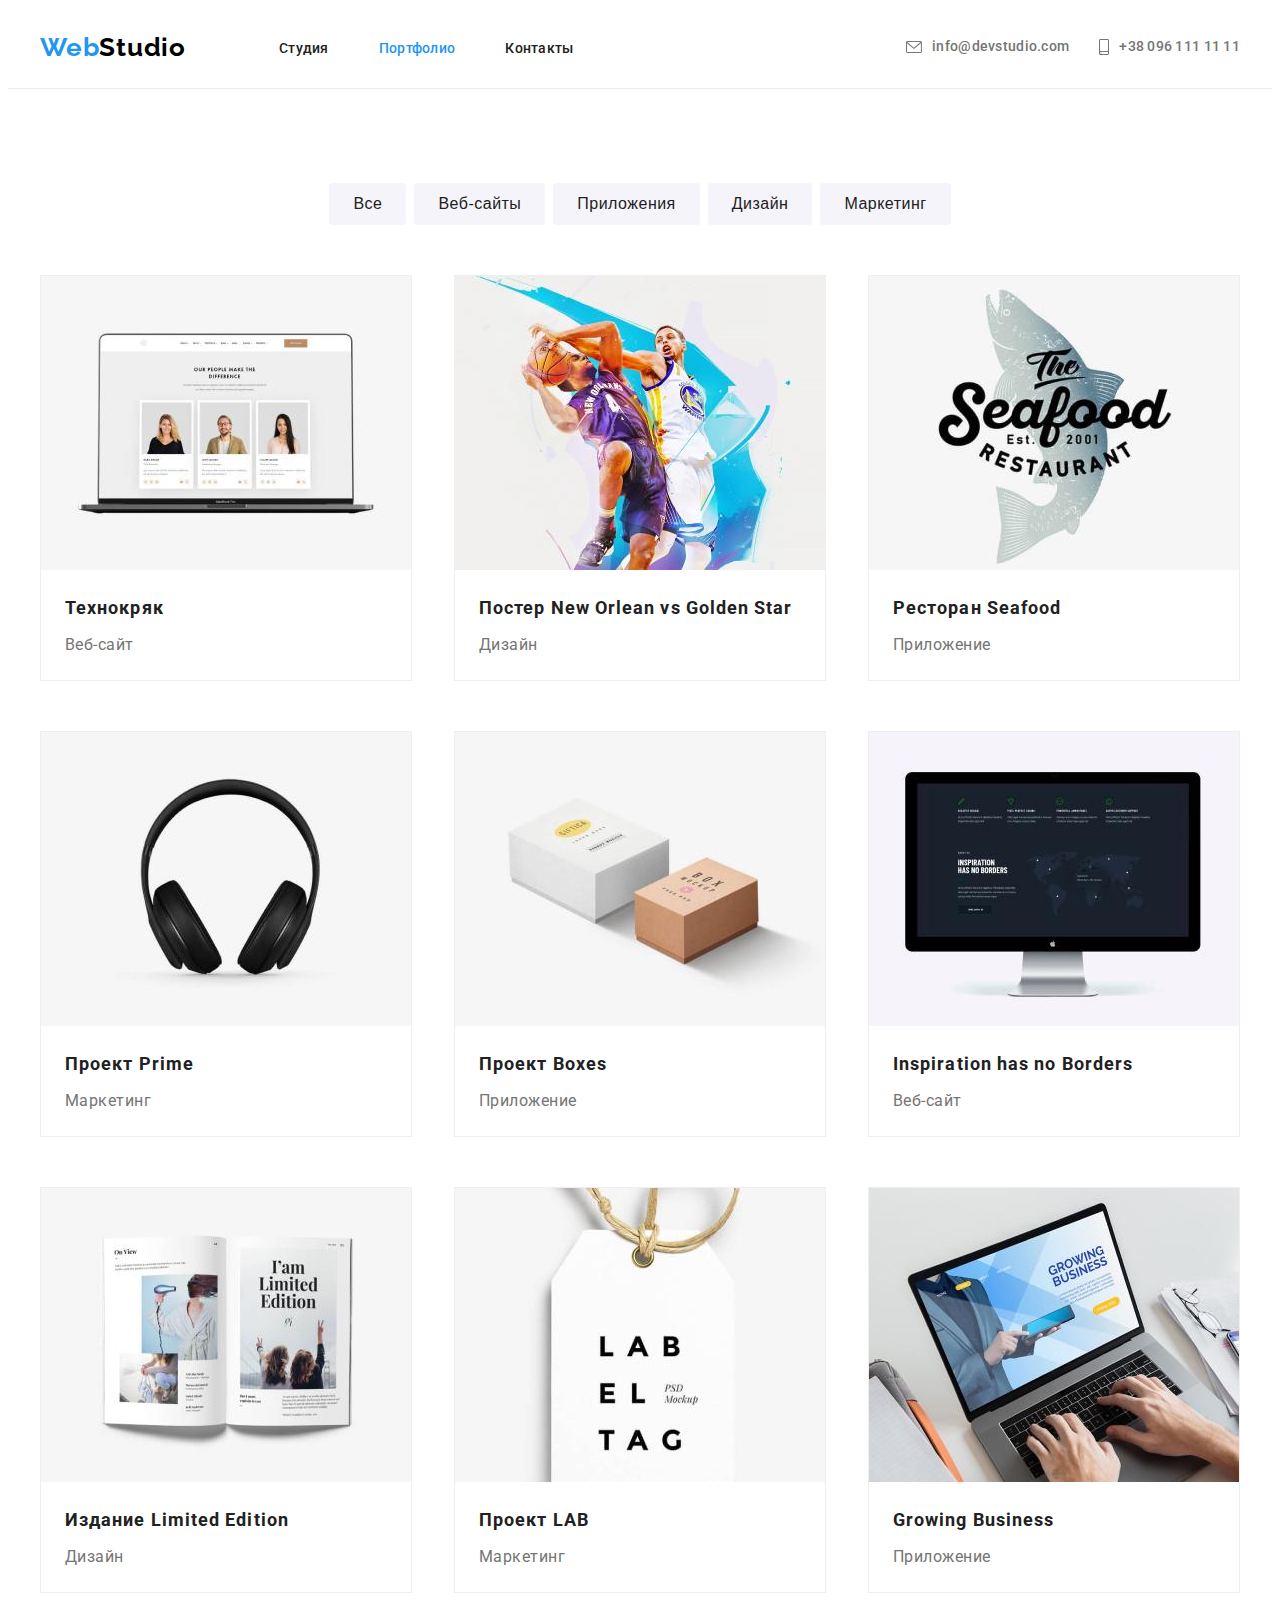
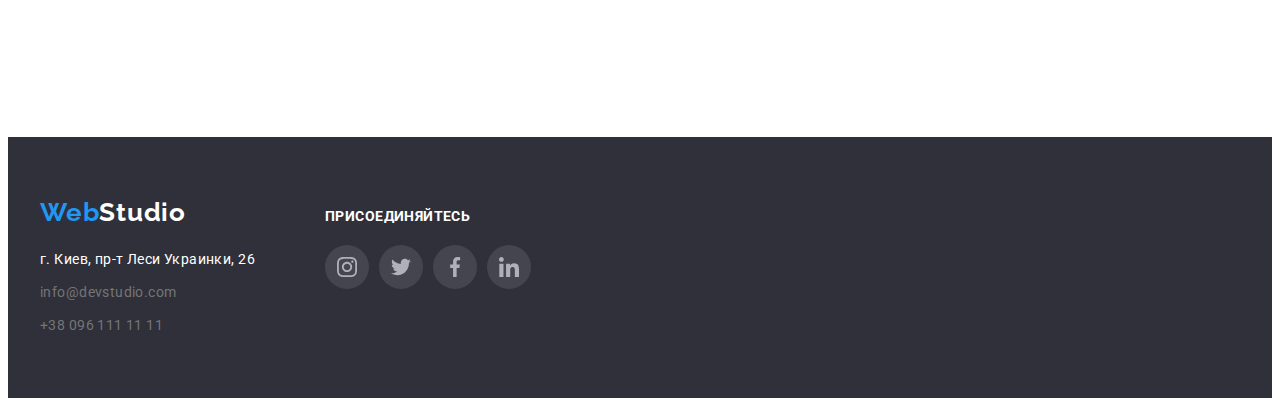
==== portfolio.html @ 3e3e5cc0 "copy" ====
<!DOCTYPE html>
<html lang="ru">
  <head>
    <meta charset="UTF-8" />
    <meta http-equiv="X-UA-Compatible" content="IE=edge" />
    <meta name="viewport" content="width=device-width, initial-scale=1.0" />
    <title>Document</title>

    <link rel="preconnect" href="https://fonts.googleapis.com" />
    <link rel="preconnect" href="https://fonts.gstatic.com" crossorigin />
    <link
      href="https://fonts.googleapis.com/css2?family=Raleway:wght@700&family=Roboto:wght@400;500;700;900&display=swap"
      rel="stylesheet"
    />
    <link
      rel="stylesheet"
      href="https://cdnjs.cloudflare.com/ajax/libs/modern-normalize/1.1.0/modern-normalize.min.css"
      integrity="sha512-wpPYUAdjBVSE4KJnH1VR1HeZfpl1ub8YT/NKx4PuQ5NmX2tKuGu6U/JRp5y+Y8XG2tV+wKQpNHVUX03MfMFn9Q=="
      crossorigin="anonymous"
      referrerpolicy="no-referrer"
    />
    <link rel="stylesheet" href="./css/style.css" />
  </head>
  <body>
    <header class="header">
      <div class="container">
        <a class="company-name link" href="">
          <span>Web</span><span>Studio</span>
        </a>
        <nav class="nav">
          <ul class="header-list">
            <li class="header-link">
              <a class="header-link-item" href="index.html">Студия</a>
            </li>
            <li class="header-link">
              <a class="header-link-item active" href="portfolio.html"
                >Портфолио</a
              >
            </li>
            <li class="header-link">
              <a class="header-link-item" href="">Контакты</a>
            </li>
          </ul>
        </nav>
        <ul class="header-contact">
          <!-- <li class="svg-list"></li> -->
          <li class="contacts-list">
            <a class="contacts-link" href="info@devstudio.com"
              ><svg class="header-svg" wight="16" height="12">
                <use href="./images/icons.svg#envelope"></use></svg
              >info@devstudio.com</a
            >
          </li>

          <li class="contacts-list">
            <a class="contacts-link" href="tel:++380961111111"
              ><svg class="header-phone-svg" wight="10" height="16">
                <use href="./images/icons.svg#smartphone"></use></svg
              >+38 096 111 11 11</a
            >
          </li>
        </ul>
      </div>
    </header>
    <section class="section">
      <div class="container">
        <h1></h1>

        <ul class="btn-list">
          <li class="button-list">
            <button class="button-item" type="button">Все</button>
          </li>
          <li class="button-list">
            <button class="button-item" type="button">Веб-сайты</button>
          </li>
          <li class="button-list">
            <button class="button-item" type="button">Приложения</button>
          </li>
          <li class="button-list">
            <button class="button-item" type="button">Дизайн</button>
          </li>
          <li class="button-list">
            <button class="button-item" type="button">Маркетинг</button>
          </li>
        </ul>

        <ul class="main-list">
          <li class="list">
            <a href="" class="list-link">
              <img
                src="images/img (21) (1).jpg"
                alt="ноутбук"
                width="370"
                height="294"
              />

              <div class="logo-text">
                <h3 class="logo-name">Технокряк</h3>
                <p class="logo-name-discribe">Веб-сайт</p>
              </div>
            </a>
          </li>
          <li class="list">
            <a href="" class="list-link">
              <img
                src="images/img (12) (1).jpg"
                alt="баскетбол"
                width="370"
                height="294"
              />
              <div class="logo-text">
                <h3 class="logo-name">Постер New Orlean vs Golden Star</h3>
                <p class="logo-name-discribe">Дизайн</p>
              </div>
            </a>
          </li>
          <li class="list">
            <a href="" class="list-link">
              <img
                src="images/img (13) (1).jpg"
                alt="ресторан"
                width="370"
                height="294"
              />
              <div class="logo-text">
                <h3 class="logo-name">Ресторан Seafood</h3>
                <p class="logo-name-discribe">Приложение</p>
              </div>
            </a>
          </li>
          <li class="list">
            <a href="" class="list-link">
              <img
                src="images/img (14) (1).jpg"
                alt="наушники"
                width="370"
                height="294"
              />
              <div class="logo-text">
                <h3 class="logo-name">Проект <span lang="en">Prime</span></h3>
                <p class="logo-name-discribe">Маркетинг</p>
              </div>
            </a>
          </li>
          <li class="list">
            <a href="" class="list-link">
              <img
                src="images/img (15) (1).jpg"
                alt="коробки"
                width="370"
                height="294"
              />
              <div class="logo-text">
                <h3 class="logo-name">Проект Boxes</h3>
                <p class="logo-name-discribe">Приложение</p>
              </div>
            </a>
          </li>
          <li class="list">
            <a href="" class="list-link">
              <img
                src="images/img (16) (1).jpg"
                alt="монитор"
                width="370"
                height="294"
              />
              <div class="logo-text">
                <h3 class="logo-name">Inspiration has no Borders</h3>
                <p class="logo-name-discribe">Веб-сайт</p>
              </div>
            </a>
          </li>
          <li class="list">
            <a href="" class="list-link">
              <img
                src="images/img (17) (1).jpg"
                alt="книга"
                width="370"
                height="294"
              />
              <div class="logo-text">
                <h3 class="logo-name">
                  Издание <span lang="en">Limited Edition</span>
                </h3>
                <p class="logo-name-discribe">Дизайн</p>
              </div>
            </a>
          </li>
          <li class="list">
            <a href="" class="list-link">
              <img
                src="images/img (18) (1).jpg"
                alt="лэйбл"
                width="370"
                height="294"
              />
              <div class="logo-text">
                <h3 class="logo-name">Проект LAB</h3>
                <p class="logo-name-discribe">Маркетинг</p>
              </div>
            </a>
          </li>
          <li class="list">
            <a href="" class="list-link">
              <img
                src="images/img (19) (1).jpg"
                alt="ноутбук"
                width="370"
                height="294"
              />
              <div class="logo-text">
                <h3 class="logo-name" lang="en">Growing Business</h3>
                <p class="logo-name-discribe">Приложение</p>
              </div>
            </a>
          </li>
        </ul>
      </div>
    </section>

    <footer class="footer">
      <div class="container footer-container">
        <div>
          <a lang="en" class="company-name footer-company-name light" href="">
            <span>Web</span><span>Studio</span>
          </a>
          <address class="address-name">
            <ul class="contact-info">
              <li class="address">г. Киев, пр-т Леси Украинки, 26</li>
              <li>
                <a class="footer-contacts" href="info@devstudio.com"
                  >info@devstudio.com</a
                >
              </li>
              <li>
                <a class="footer-contacts" href="tel:++380961111111"
                  >+38 096 111 11 11</a
                >
              </li>
            </ul>
          </address>
        </div>

        <div class="footer-social-networks">
          <h3 class="footer-text">Присоединяйтесь</h3>
          <ul class="footer-social-networks-list">
            <li class="team-social-networks-list">
              <a href="" class="footer-social-link">
                <svg class="team-social-networks-link" width="20" heigth="20">
                  <use href="./images/icons.svg#instagram"></use>
                </svg>
              </a>
            </li>
            <li class="team-social-networks-list">
              <a href="" class="footer-social-link">
                <svg class="team-social-networks-link" width="20" heigth="20">
                  <use href="./images/icons.svg#twitter"></use>
                </svg>
              </a>
            </li>
            <li class="team-social-networks-list">
              <a href="" class="footer-social-link">
                <svg class="team-social-networks-link" width="20" heigth="20">
                  <use href="./images/icons.svg#facebook"></use>
                </svg>
              </a>
            </li>
            <li class="team-social-networks-list">
              <a href="" class="footer-social-link">
                <svg class="team-social-networks-link" width="20" heigth="20">
                  <use href="./images/icons.svg#linkedin"></use>
                </svg>
              </a>
            </li>
          </ul>
        </div>
      </div>
    </footer>
  </body>
</html>
---- css/style.css ----
:root {
  --main-text-color: #212121;
  --second-text-color: #757575;
  --third-text-color: #ffffff;
  --hover-color: #2196f3;
  --background-color: #2f303a;
  --button-list-color: #f5f4fa;
  --studio-name-color: #000000;
  --header-border-color: #ececec;
  --portfolio-back-color: #e5e5e5;
}

body {
  font-family: "Roboto", sans-serif;
}
h1,
h2,
h3,
li,
ul,
p {
  margin: 0;
}

ul {
  padding-inline-start: 0;
}
ul[class] {
  list-style: none;
}
li {
  list-style: none;
}

a {
  text-decoration: none;
}

img {
  display: block;
  max-width: 100%;
  height: auto;
}

.section {
  padding-top: 94px;
  padding-bottom: 94px;
}
.container {
  width: 1200px;
  margin-right: auto;
  margin-left: auto;
  padding: 0 15px;
}

.header {
  padding-top: 24px;
  padding-bottom: 25px;
  display: flex;
  border-bottom: 1px solid var(--header-border-color);
}
.header > .container {
  display: flex;
}
.company-name {
  font-family: Raleway;
  font-weight: 700;
  font-size: 26px;
  line-height: 1.19;
  letter-spacing: 0.03em;
  color: var(--studio-name-color);
  margin-right: 93px;
}
.company-name > span:first-child {
  color: var(--hover-color);
}

.header-contact > li {
  display: flex;
}
.header-list {
  display: flex;
  align-items: center;
  height: 100%;
}
.header-link {
  margin-right: 50px;
}
.header-link:last-child {
  margin-right: 0;
}
.header-link-item {
  font-weight: 500;
  font-size: 14px;
  line-height: 1.14;
  letter-spacing: 0.02em;
  color: var(--main-text-color);
}
.header-link-item.active {
  color: var(--hover-color);
}
.header-link-item:focus,
.header-link-item:hover,
.header-link-item:focus-visible {
  font-weight: 500;
  font-size: 14px;
  line-height: 1.14;
  letter-spacing: 0.02em;
  color: var(--hover-color);
  outline: none;
}

.header-phone-svg {
  width: 10px;
  height: 16px;
  margin-left: 30px;
  fill: #757575;
  margin-right: 10px;
}
.header-svg {
  width: 16px;
  height: 12px;
  fill: #757575;
  margin-right: 10px;
}

/* .svg-list {
  height: 12px;
  width: 16px;
} */

.header-contact {
  display: flex;
  margin-left: auto;
  height: auto;
}

.contacts-link:hover .header-svg,
.contacts-link:focus .header-svg {
  fill: var(--hover-color);
  color: #2196f3;
  
}
.contacts-link:focus-visible {
  outline: none;
}

.contacts-link:hover .header-phone-svg,
.contacts-link:focus .header-phone-svg {
  fill: var(--hover-color);
}

.contacts-link {
  display: flex;
  font-weight: 500;
  font-size: 14px;
  line-height: 1.14;
  letter-spacing: 0.02em;
  color: var(--second-text-color);
  align-items: center;
}
.contacts-link:hover,
.contacts-link:focus {
  color: var(--hover-color);
}

.main-list > li {
  margin-bottom: 50px;
}

.hero {
  font-weight: 900;
  font-size: 44px;
  line-height: 1.36;
  color: var(--third-text-color);
  justify-content: center;
  text-align: center;
  width: 696px;

  margin: 0;
  margin-bottom: 30px;
  text-transform: uppercase;
  letter-spacing: 0.06em;
  margin-left: auto;
  margin-right: auto;
}

.hero-section {
  display: flex;
  background-color: rgba(47, 48, 58, 0.4);
  background-image: linear-gradient(
      rgba(47, 48, 58, 0.4),
      rgba(47, 48, 58, 0.4)
    ),
    url(../images/Img-logo.jpg);

  background-repeat: no-repeat;
  background-size: cover;
  background-position: center;
  max-width: 1600px;

  justify-content: center;
  align-items: center;

  margin-left: auto;
  margin-right: auto;
  height: 600px;

  /* margin-bottom: 94px; */
}

.hero-button {
  background-color: var(--hover-color);
  color: var(--third-text-color);
  cursor: pointer;
  width: 200px;
  height: 50px;
  border-radius: 4px;
  font-weight: 700;
  font-size: 16px;
  line-height: 1.87;
  letter-spacing: 0.06em;
  box-shadow: 0px 4px 4px rgba(0, 0, 0, 0.15);
  border-radius: 4px;
  border-color: transparent;
  display: block;
  margin-left: auto;
  margin-right: auto;
}
.hero-button:focus-visible{
  outline: none;
}
.text-icon {
  display: flex;
  align-items: center;
  justify-content: center;
  width: 270px;
  height: 120px;
  background: #f5f4fa;
  border-radius: 4px;
  margin-bottom: 30px;
  border: transparent;
}
.icon-link {
  height: 70px;
  width: 70px;
}
.text-list {
  display: flex;
  justify-content: space-between;
}
.text-item {
  width: 270px;
}

.title-item {
  font-weight: 700;
  font-size: 14px;
  line-height: 1.14;
  letter-spacing: 0.03em;
  text-transform: uppercase;
  color: var(--main-text-color);
  margin-top: 0;
  margin-bottom: 10px;
}
.item {
  font-size: 14px;
  line-height: 1.71;
  letter-spacing: 0.03em;
  color: var(--second-text-color);
  margin: 0;
}
.about-section {
  padding-top: 0;
}
.image-list {
  display: flex;
  justify-content: space-between;
}

.about-section-text {
  font-weight: 700;
  font-size: 36px;
  line-height: 1.17;
  text-align: center;
  color: var(--main-text-color);
  margin: 0;
  margin-bottom: 50px;
}
.team-section {
  background-color: var(--button-list-color);
}
.team-social-networks {
  display: flex;
  justify-content: center;
}

.team-social-networks-list {
  margin-right: 10px;
  width: 44px;
  height: 44px;
}
.social-link {
  align-items: center;
  justify-content: center;
  display: flex;
  align-items: center;
  width: 44px;
  height: 44px;
  border-radius: 50%;
}
.social-link:hover,
.social-link:focus,
.social-link:focus-visible {
  background-color: var(--hover-color);
  outline: none;
}
.social-link:hover .team-social-networks-link,
.social-link:focus .team-social-networks-link {
  fill: var(--third-text-color);
}

.footer-social-link {
  align-items: center;
  justify-content: center;
  display: flex;
  align-items: center;
  width: 100%;
  height: 100%;
  border-radius: 50%;
  background: rgba(255, 255, 255, 0.1);
}
.footer-social-link:hover,
.footer-social-link:focus {
  background-color: var(--hover-color);
  border-color: #2196f3;
  outline: none;
}

.footer-social-link:hover .team-social-networks-link,
.footer-social-link:focus .team-social-networks-link {
  fill: var(--third-text-color);
}
.team-social-networks-link {
  height: 20px;
  fill: #afb1b8;
}

.team-social-networks-list:last-child {
  margin-right: 0;
}

.team-text {
  font-weight: 700;
  font-size: 36px;
  line-height: 1.17;
  text-align: center;
  letter-spacing: 0.03em;
  color: var(--main-text-color);
  margin: 0;
  margin-bottom: 50px;
}

.foto-items {
  display: flex;
  justify-content: space-between;
}
.foto-items > li {
  box-shadow: 0px 1px 3px rgba(0, 0, 0, 0.12), 0px 1px 1px rgba(0, 0, 0, 0.14),
    0px 2px 1px rgba(0, 0, 0, 0.2);
  border-radius: 0px 0px 4px 4px;
  background: var(--third-text-color);
}
.team {
  padding-top: 30px;
  padding-bottom: 30px;
}
.team-workers-name {
  font-weight: 500;
  font-size: 16px;
  line-height: 1.19;
  color: var(--main-text-color);
  text-align: center;
  letter-spacing: 0.03em;
  margin: 0;
  margin-bottom: 10px;
}
.team-workers-job {
  font-size: 16px;
  line-height: 1.17;
  color: var(--second-text-color);
  text-align: center;
  letter-spacing: 0.03em;

  margin-bottom: 16px;
}

.clients-list {
  display: flex;
  justify-content: space-between;
}
.clients {
  width: 170px;
  height: 92px;
}

.clients-link {
  display: flex;
  align-items: center;
  justify-content: center;
  width: 100%;
  height: 100%;
  border: 1px solid #afb1b8;
  border-radius: 4px;
}
.clients-link:hover,
.clients-link:focus,
.clients-link:focus-visible {
  background-color: #ffffff;
  border: 1px solid var(--hover-color);
  outline: none;
}

.clients-link:hover .clients-icon,
.clients-link:focus .clients-icon {
  fill: #2196f3;
}

.footer-company-name {
  margin-right: 0;
}
.footer {
  background-color: var(--background-color);

  padding-top: 60px;
  padding-bottom: 60px;
}
.footer-social-networks {
  margin-left: 70px;
}

.footer-text {
  font-weight: 700;
  font-size: 14px;
  line-height: 1.3;
  letter-spacing: 0.03em;
  text-transform: uppercase;
  color: var(--third-text-color);
  margin-bottom: 20px;
}

.footer-container {
  display: flex;
  align-items: baseline;
}

.footer-social-networks-list {
  display: flex;
}
.clients-icon {
  width: 106px;
  height: 60px;
  fill: #afb1b8;
}

.company-name.light {
  color: var(--third-text-color);
}

.address {
  font-size: 14px;
  line-height: 1.71;
  letter-spacing: 0.03em;
  color: var(--third-text-color);
}

.footer-contacts {
  font-size: 14px;
  line-height: 1.71;
  letter-spacing: 0.03em;
  color: var(--second-text-color);
}
.footer-contacts:hover,
.footer-contacts:focus,
.footer-contacts:focus-visible {
  color: var(--hover-color);
  outline: none;
}
.address-name {
  font-style: inherit;
  margin-top: 20px;
}
.contact-info > li {
  margin-bottom: 9px;
}
.contact-info > li:last-child {
  margin-bottom: 0;
}

.button-item {
  font-weight: 500;
  font-size: 16px;
  line-height: 1.62;
  text-align: center;
  letter-spacing: 0.03em;
  color: var(--main-text-color);
  background-color: var(--button-list-color);
  border-radius: 4px;
  border-color: transparent;
  padding: 6px 22px;
  cursor: pointer;
  min-width: 73px;
}
.button-list {
  margin-right: 8px;
}
.button-list:last-child {
  margin-right: 0;
}
.btn-list {
  display: flex;
  justify-content: center;
  margin-bottom: 50px;
}
.button-item:hover,
.button-item:focus,
.button-item:focus-visible {
  font-weight: 500;
  font-size: 16px;
  line-height: 1.6;
  text-align: center;
  letter-spacing: 0.03em;
  color: var(--third-text-color);
  background: var(--hover-color);
  box-shadow: 0px 3px 1px rgba(0, 0, 0, 0.1), 0px 1px 2px rgba(0, 0, 0, 0.08),
    0px 2px 2px rgba(0, 0, 0, 0.12);
  border-radius: 4px;
  outline: none;
}

/* .main-list {
  display: grid;
  grid-template-columns: 1fr 1fr 1fr;
  grid-row: 30px;
  grid-template: 30px;
} */
.list {
  border: 1px solid #eeeeee;
  width: 370px;
  height: 404px;
  display: flex;
}

.list-link {
  height: 100%;
  width: 100%;
}

.list-link:hover,
.list-link:focus,
.list-link:focus-visible {
  cursor: pointer;
  box-shadow: 0px 1px 1px rgba(0, 0, 0, 0.12), 0px 4px 4px rgba(0, 0, 0, 0.06),
    1px 4px 6px rgba(0, 0, 0, 0.16);
    outline: none;
}

.main-list {
  display: flex;
  flex-wrap: wrap;
  justify-content: space-between;
  /* display: grid;
  grid-template-columns: 1fr 1fr 1fr;
  grid-template-rows: 1fr 1fr 1fr;
  gap: 30px; */
}
.logo-text {
  padding: 20px 24px;
}
.logo-name {
  font-weight: 700;
  font-size: 18px;
  line-height: 2;
  letter-spacing: 0.06em;
  color: var(--main-text-color);
  margin-bottom: 4px;
}
.logo-name-discribe {
  font-size: 16px;
  line-height: 1.87;
  letter-spacing: 0.03em;
  color: var(--second-text-color);
}
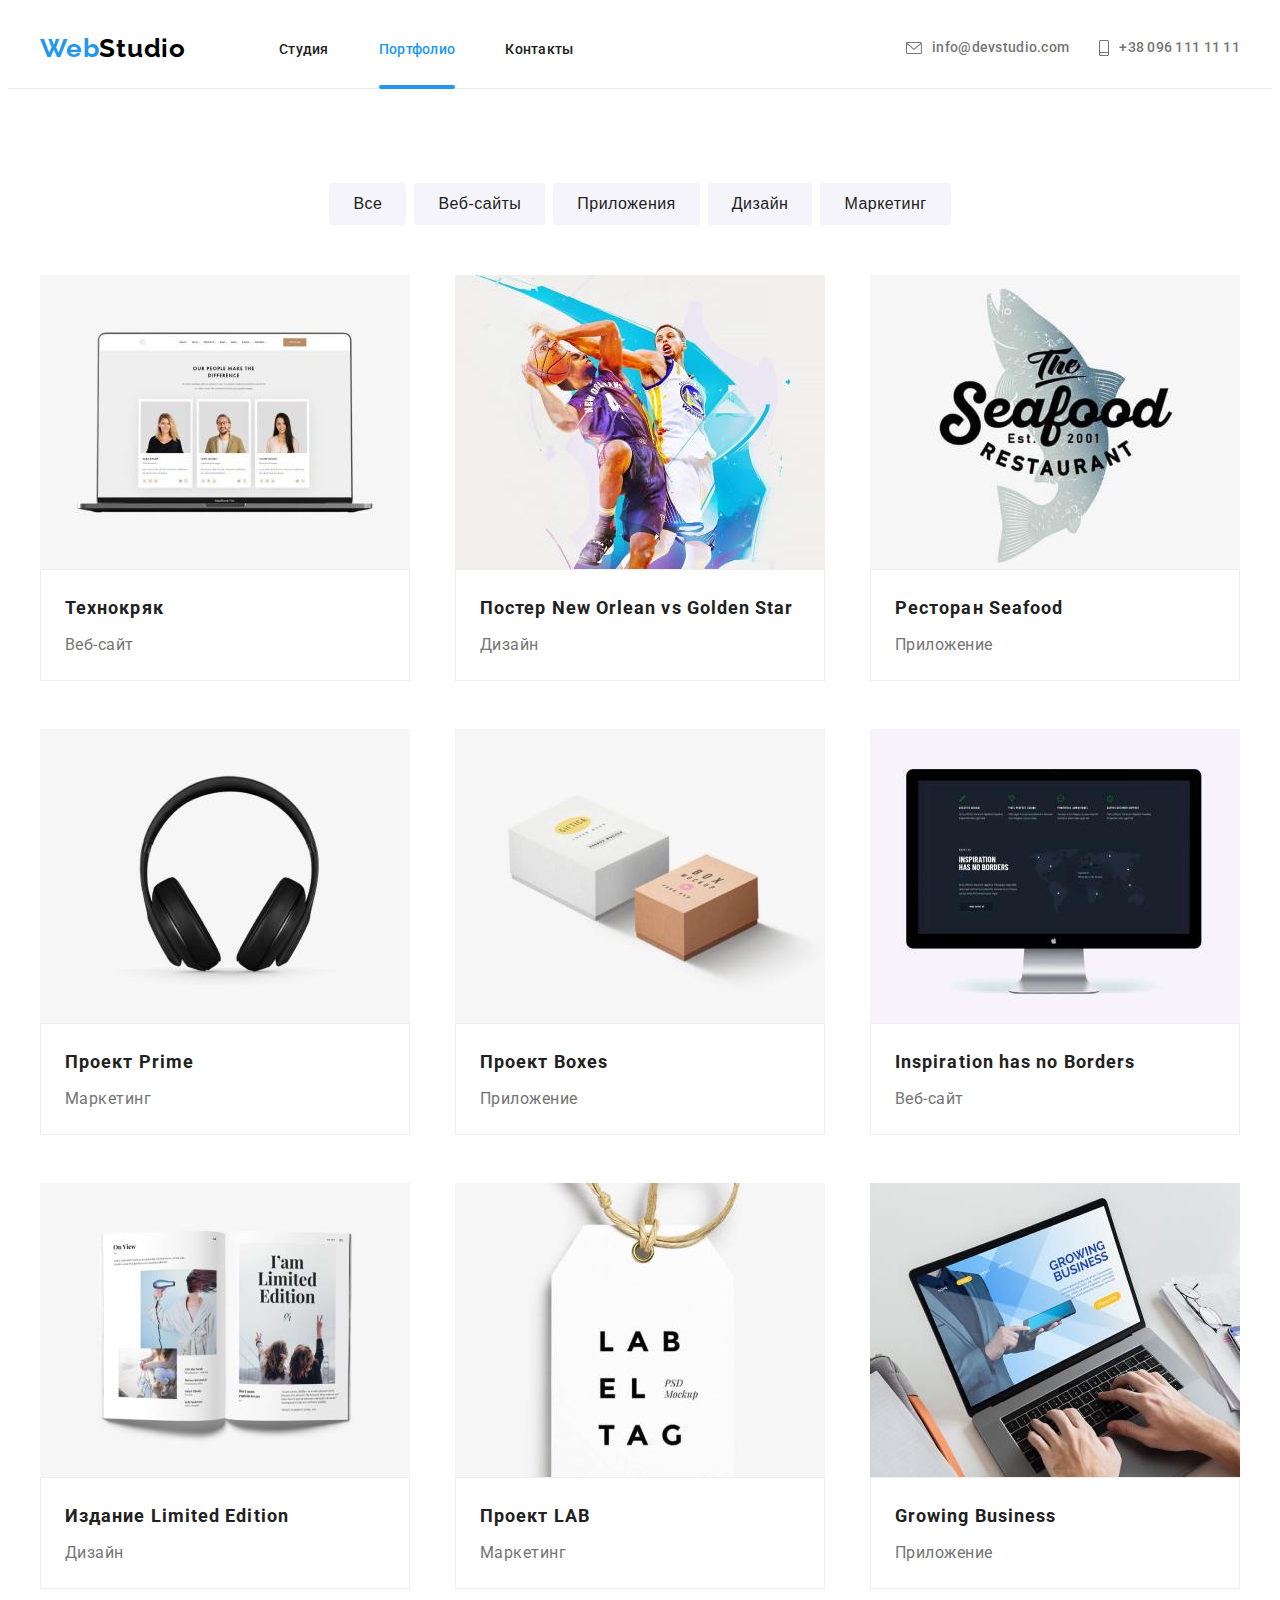
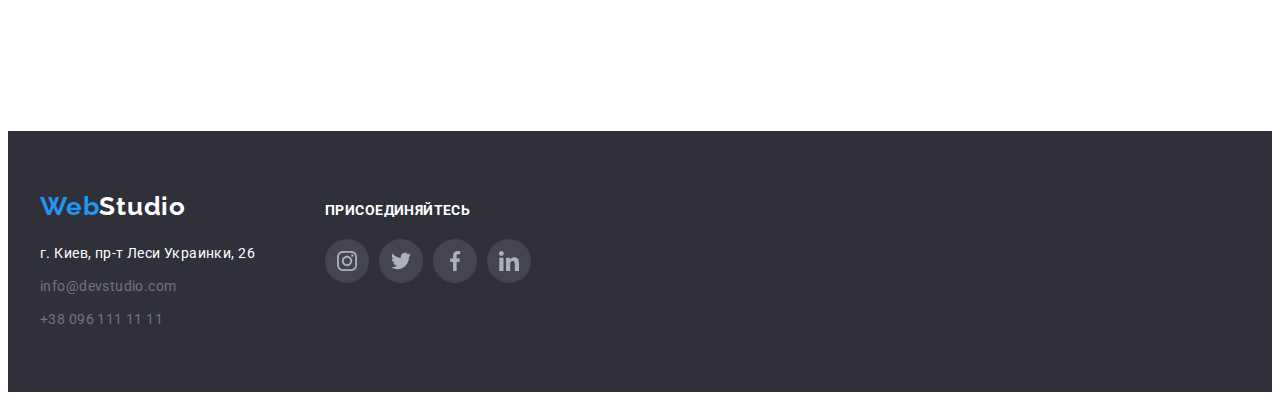
==== commit 92a63f52: "1" ====
--- a/portfolio.html
+++ b/portfolio.html
@@ -86,28 +86,38 @@
 
         <ul class="main-list">
           <li class="list">
-            <a href="" class="list-link">
-              <img
+           
+            <a href="" class="list-link">
+               <div class="main-list-text">
+              <img class="main-list-img"
                 src="images/img (21) (1).jpg"
                 alt="ноутбук"
                 width="370"
                 height="294"
               />
+              <p class="main-list-paragraph">Технокряк это современная площадка распространения коронавируса. Компании используют эту платформу для цифрового шпионажа и атак на защищённые сервера конкурентов.
+              </p>
+              </div>
 
               <div class="logo-text">
                 <h3 class="logo-name">Технокряк</h3>
                 <p class="logo-name-discribe">Веб-сайт</p>
               </div>
             </a>
-          </li>
-          <li class="list">
-            <a href="" class="list-link">
+            
+          </li>
+          <li class="list">
+            <a href="" class="list-link">
+              <div class="main-list-text">
               <img
                 src="images/img (12) (1).jpg"
                 alt="баскетбол"
                 width="370"
                 height="294"
               />
+               <p class="main-list-paragraph">Технокряк это современная площадка распространения коронавируса. Компании используют эту платформу для цифрового шпионажа и атак на защищённые сервера конкурентов.
+              </p>
+              </div>
               <div class="logo-text">
                 <h3 class="logo-name">Постер New Orlean vs Golden Star</h3>
                 <p class="logo-name-discribe">Дизайн</p>
@@ -116,12 +126,16 @@
           </li>
           <li class="list">
             <a href="" class="list-link">
+              <div class="main-list-text">
               <img
                 src="images/img (13) (1).jpg"
                 alt="ресторан"
                 width="370"
                 height="294"
               />
+               <p class="main-list-paragraph">Технокряк это современная площадка распространения коронавируса. Компании используют эту платформу для цифрового шпионажа и атак на защищённые сервера конкурентов.
+              </p>
+              </div>
               <div class="logo-text">
                 <h3 class="logo-name">Ресторан Seafood</h3>
                 <p class="logo-name-discribe">Приложение</p>
@@ -130,12 +144,16 @@
           </li>
           <li class="list">
             <a href="" class="list-link">
+              <div class="main-list-text">
               <img
                 src="images/img (14) (1).jpg"
                 alt="наушники"
                 width="370"
                 height="294"
               />
+               <p class="main-list-paragraph">Технокряк это современная площадка распространения коронавируса. Компании используют эту платформу для цифрового шпионажа и атак на защищённые сервера конкурентов.
+              </p>
+              </div>
               <div class="logo-text">
                 <h3 class="logo-name">Проект <span lang="en">Prime</span></h3>
                 <p class="logo-name-discribe">Маркетинг</p>
@@ -144,12 +162,16 @@
           </li>
           <li class="list">
             <a href="" class="list-link">
+              <div class="main-list-text">
               <img
                 src="images/img (15) (1).jpg"
                 alt="коробки"
                 width="370"
                 height="294"
               />
+               <p class="main-list-paragraph">Технокряк это современная площадка распространения коронавируса. Компании используют эту платформу для цифрового шпионажа и атак на защищённые сервера конкурентов.
+              </p>
+              </div>
               <div class="logo-text">
                 <h3 class="logo-name">Проект Boxes</h3>
                 <p class="logo-name-discribe">Приложение</p>
@@ -158,12 +180,16 @@
           </li>
           <li class="list">
             <a href="" class="list-link">
+              <div class="main-list-text">
               <img
                 src="images/img (16) (1).jpg"
                 alt="монитор"
                 width="370"
                 height="294"
               />
+               <p class="main-list-paragraph">Технокряк это современная площадка распространения коронавируса. Компании используют эту платформу для цифрового шпионажа и атак на защищённые сервера конкурентов.
+              </p>
+              </div>
               <div class="logo-text">
                 <h3 class="logo-name">Inspiration has no Borders</h3>
                 <p class="logo-name-discribe">Веб-сайт</p>
@@ -172,12 +198,16 @@
           </li>
           <li class="list">
             <a href="" class="list-link">
+              <div class="main-list-text">
               <img
                 src="images/img (17) (1).jpg"
                 alt="книга"
                 width="370"
                 height="294"
               />
+               <p class="main-list-paragraph">Технокряк это современная площадка распространения коронавируса. Компании используют эту платформу для цифрового шпионажа и атак на защищённые сервера конкурентов.
+              </p>
+              </div>
               <div class="logo-text">
                 <h3 class="logo-name">
                   Издание <span lang="en">Limited Edition</span>
@@ -188,12 +218,16 @@
           </li>
           <li class="list">
             <a href="" class="list-link">
+              <div class="main-list-text">
               <img
                 src="images/img (18) (1).jpg"
                 alt="лэйбл"
                 width="370"
                 height="294"
               />
+               <p class="main-list-paragraph">Технокряк это современная площадка распространения коронавируса. Компании используют эту платформу для цифрового шпионажа и атак на защищённые сервера конкурентов.
+              </p>
+              </div>
               <div class="logo-text">
                 <h3 class="logo-name">Проект LAB</h3>
                 <p class="logo-name-discribe">Маркетинг</p>
@@ -202,12 +236,16 @@
           </li>
           <li class="list">
             <a href="" class="list-link">
+              <div class="main-list-text">
               <img
                 src="images/img (19) (1).jpg"
                 alt="ноутбук"
                 width="370"
                 height="294"
               />
+               <p class="main-list-paragraph">Технокряк это современная площадка распространения коронавируса. Компании используют эту платформу для цифрового шпионажа и атак на защищённые сервера конкурентов.
+              </p>
+              </div>
               <div class="logo-text">
                 <h3 class="logo-name" lang="en">Growing Business</h3>
                 <p class="logo-name-discribe">Приложение</p>
--- a/css/style.css
+++ b/css/style.css
@@ -54,13 +54,13 @@
 }
 
 .header {
-  padding-top: 24px;
-  padding-bottom: 25px;
+  height: 80px;
   display: flex;
   border-bottom: 1px solid var(--header-border-color);
 }
 .header > .container {
   display: flex;
+  align-items: center;
 }
 .company-name {
   font-family: Raleway;
@@ -78,36 +78,53 @@
 .header-contact > li {
   display: flex;
 }
+
 .header-list {
   display: flex;
   align-items: center;
-  height: 100%;
-}
+}
+
 .header-link {
   margin-right: 50px;
 }
+
 .header-link:last-child {
   margin-right: 0;
 }
 .header-link-item {
+  align-items: center;
   font-weight: 500;
   font-size: 14px;
   line-height: 1.14;
   letter-spacing: 0.02em;
   color: var(--main-text-color);
-}
+  height: 100%;
+  transition: 250ms cubic-bezier(0.4, 0, 0.2, 1);
+  position: relative;
+}
+.header-link-item.active::after {
+  content: "";
+  display: block;
+  position: absolute;
+  width: 100%;
+  height: 4px;
+  left: 0;
+  top: 44px;
+  background: #2196f3;
+
+  border-radius: 2px;
+}
+
 .header-link-item.active {
   color: var(--hover-color);
 }
 .header-link-item:focus,
-.header-link-item:hover,
-.header-link-item:focus-visible {
+.header-link-item:hover {
   font-weight: 500;
   font-size: 14px;
   line-height: 1.14;
   letter-spacing: 0.02em;
   color: var(--hover-color);
-  outline: none;
 }
 
 .header-phone-svg {
@@ -116,12 +133,15 @@
   margin-left: 30px;
   fill: #757575;
   margin-right: 10px;
+  transition: 250ms cubic-bezier(0.4, 0, 0.2, 1);
 }
 .header-svg {
   width: 16px;
   height: 12px;
   fill: #757575;
   margin-right: 10px;
+
+  transition: 250ms cubic-bezier(0.4, 0, 0.2, 1);
 }
 
 /* .svg-list {
@@ -139,10 +159,6 @@
 .contacts-link:focus .header-svg {
   fill: var(--hover-color);
   color: #2196f3;
-  
-}
-.contacts-link:focus-visible {
-  outline: none;
 }
 
 .contacts-link:hover .header-phone-svg,
@@ -158,6 +174,7 @@
   letter-spacing: 0.02em;
   color: var(--second-text-color);
   align-items: center;
+  transition: 250ms cubic-bezier(0.4, 0, 0.2, 1);
 }
 .contacts-link:hover,
 .contacts-link:focus {
@@ -227,9 +244,7 @@
   margin-left: auto;
   margin-right: auto;
 }
-.hero-button:focus-visible{
-  outline: none;
-}
+
 .text-icon {
   display: flex;
   align-items: center;
@@ -273,6 +288,31 @@
 .about-section {
   padding-top: 0;
 }
+
+.about-section-div-text {
+  position: absolute;
+  bottom: 0;
+  left: 0;
+  right: 0;
+  background: rgba(47, 48, 58, 0.8);
+  display: flex;
+  align-items: center;
+  justify-content: center;
+  height: 70px;
+  font-weight: 700;
+  font-size: 14px;
+  line-height: 16px;
+  text-align: center;
+  letter-spacing: 0.03em;
+  text-transform: uppercase;
+
+  color: #ffffff;
+}
+
+.about-section-div {
+  height: 100%;
+  position: relative;
+}
 .image-list {
   display: flex;
   justify-content: space-between;
@@ -308,12 +348,11 @@
   width: 44px;
   height: 44px;
   border-radius: 50%;
+  transition: 250ms cubic-bezier(0.4, 0, 0.2, 1);
 }
 .social-link:hover,
-.social-link:focus,
-.social-link:focus-visible {
+.social-link:focus {
   background-color: var(--hover-color);
-  outline: none;
 }
 .social-link:hover .team-social-networks-link,
 .social-link:focus .team-social-networks-link {
@@ -329,6 +368,8 @@
   height: 100%;
   border-radius: 50%;
   background: rgba(255, 255, 255, 0.1);
+  transition: 250ms cubic-bezier(0.4, 0, 0.2, 1);
+
 }
 .footer-social-link:hover,
 .footer-social-link:focus {
@@ -412,13 +453,16 @@
   height: 100%;
   border: 1px solid #afb1b8;
   border-radius: 4px;
+  transition: 250ms cubic-bezier(0.4, 0, 0.2, 1);
 }
 .clients-link:hover,
-.clients-link:focus,
-.clients-link:focus-visible {
+.clients-link:focus {
   background-color: #ffffff;
   border: 1px solid var(--hover-color);
-  outline: none;
+}
+
+.clients-icon{
+  transition: 250ms cubic-bezier(0.4, 0, 0.2, 1);
 }
 
 .clients-link:hover .clients-icon,
@@ -479,12 +523,11 @@
   line-height: 1.71;
   letter-spacing: 0.03em;
   color: var(--second-text-color);
+  transition: 250ms cubic-bezier(0.4, 0, 0.2, 1);
 }
 .footer-contacts:hover,
-.footer-contacts:focus,
-.footer-contacts:focus-visible {
+.footer-contacts:focus {
   color: var(--hover-color);
-  outline: none;
 }
 .address-name {
   font-style: inherit;
@@ -523,8 +566,7 @@
   margin-bottom: 50px;
 }
 .button-item:hover,
-.button-item:focus,
-.button-item:focus-visible {
+.button-item:focus {
   font-weight: 500;
   font-size: 16px;
   line-height: 1.6;
@@ -535,7 +577,8 @@
   box-shadow: 0px 3px 1px rgba(0, 0, 0, 0.1), 0px 1px 2px rgba(0, 0, 0, 0.08),
     0px 2px 2px rgba(0, 0, 0, 0.12);
   border-radius: 4px;
-  outline: none;
+
+  transition: 250ms cubic-bezier(0.4, 0, 0.2, 1);
 }
 
 /* .main-list {
@@ -545,24 +588,13 @@
   grid-template: 30px;
 } */
 .list {
-  border: 1px solid #eeeeee;
   width: 370px;
   height: 404px;
-  display: flex;
-}
-
-.list-link {
-  height: 100%;
-  width: 100%;
-}
-
-.list-link:hover,
-.list-link:focus,
-.list-link:focus-visible {
+}
+.list:hover {
   cursor: pointer;
   box-shadow: 0px 1px 1px rgba(0, 0, 0, 0.12), 0px 4px 4px rgba(0, 0, 0, 0.06),
     1px 4px 6px rgba(0, 0, 0, 0.16);
-    outline: none;
 }
 
 .main-list {
@@ -574,8 +606,37 @@
   grid-template-rows: 1fr 1fr 1fr;
   gap: 30px; */
 }
+
+.main-list-text {
+  position: relative;
+  overflow: hidden;
+  height: auto;
+  width: auto;
+}
+
+.main-list-paragraph {
+  position: absolute;
+  height: 294px;
+  top: 0;
+  left: 0;
+  width: 100%;
+  font-weight: 400;
+  font-size: 18px;
+  line-height: 1.56;
+  padding: 63px 24px;
+  background: rgba(33, 150, 243, 0.9);
+  transform: translateY(100%);
+  transform: 250ms cubic-bezier(0.4, 0, 0.2, 1);
+  transition: transform 250ms;
+  letter-spacing: 0.03em;
+  color: #ffffff;
+}
+.list-link:hover .main-list-paragraph {
+  transform: translateY(0);
+}
 .logo-text {
   padding: 20px 24px;
+  border: 1px solid #eeeeee;
 }
 .logo-name {
   font-weight: 700;
